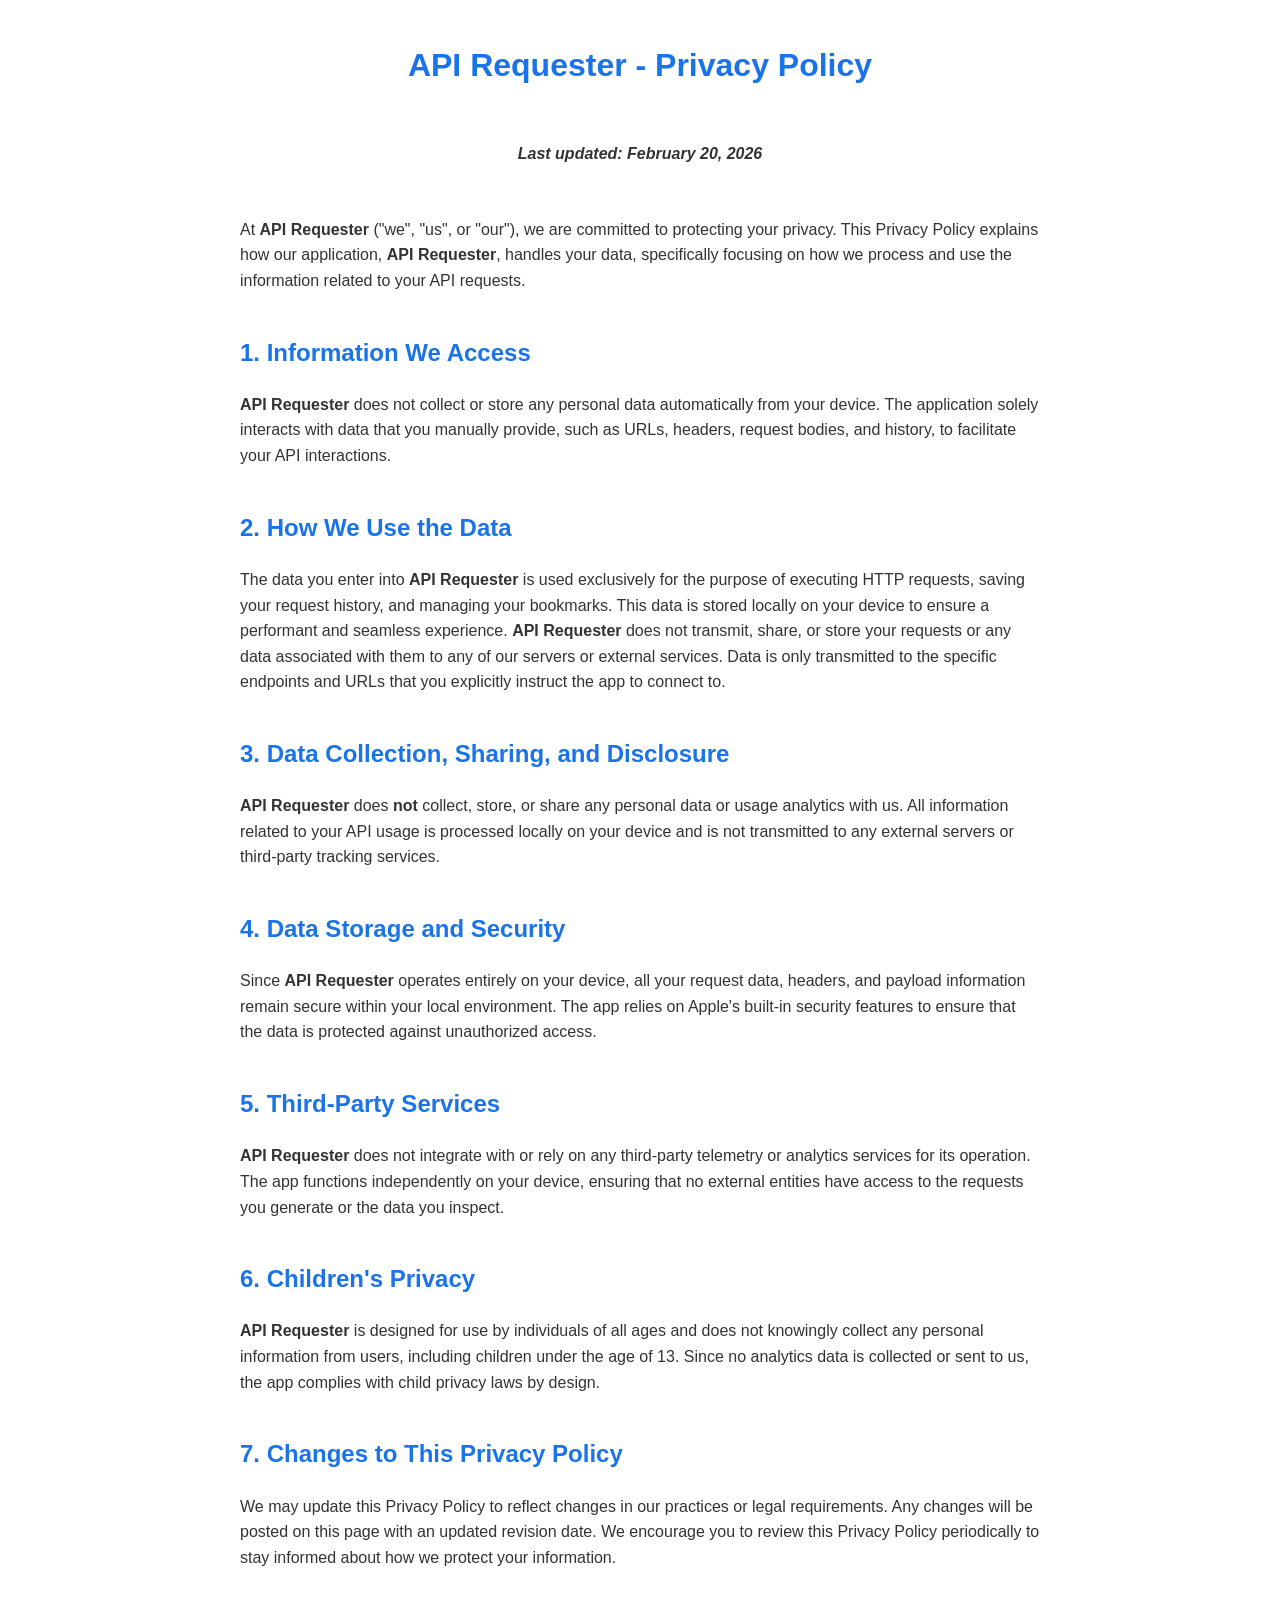
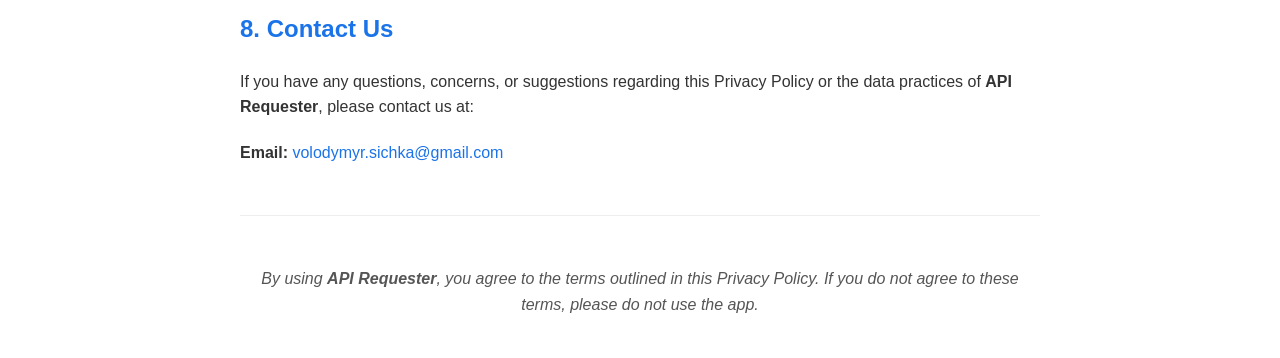
==== privacy-policy.html @ 21ade094 "Init." ====
<!DOCTYPE html>
<html lang="en">

<head>
  <meta charset="UTF-8" />
  <meta name="viewport" content="width=device-width, initial-scale=1.0" />
  <title>API Requester - Privacy Policy</title>
  <style>
    body {
      font-family: Arial, sans-serif;
      max-width: 800px;
      margin: 40px auto;
      padding: 0 40px;
      line-height: 1.6;
      color: #333;
    }

    h1,
    h2 {
      color: #1a73e8;
    }

    h1 {
      text-align: center;
      margin-bottom: 50px;
    }

    h2 {
      margin-top: 40px;
    }

    p {
      margin-bottom: 20px;
    }

    hr {
      margin: 50px 0;
      border: none;
      border-top: 1px solid #eee;
    }

    .last-updated {
      font-style: italic;
      text-align: center;
      margin-bottom: 50px;
    }

    .footer-note {
      font-style: italic;
      text-align: center;
      margin-top: 50px;
      color: #555;
    }

    a {
      color: #1a73e8;
      text-decoration: none;
    }

    a:hover {
      text-decoration: underline;
    }
  </style>
</head>

<body>
  <h1>API Requester - Privacy Policy</h1>

  <p class="last-updated"><strong>Last updated: February 20, 2026</strong></p>

  <p>
    At <strong>API Requester</strong> ("we", "us", or "our"), we are committed to protecting your privacy. This Privacy
    Policy explains how our application, <strong>API Requester</strong>, handles your data, specifically focusing on how
    we process and use the information related to your API requests.
  </p>

  <h2>1. Information We Access</h2>

  <p>
    <strong>API Requester</strong> does not collect or store any personal data automatically from your device. The
    application solely interacts with data that you manually provide, such as URLs, headers, request bodies, and
    history, to facilitate your API interactions.
  </p>

  <h2>2. How We Use the Data</h2>

  <p>
    The data you enter into <strong>API Requester</strong> is used exclusively for the purpose of executing HTTP
    requests, saving your request history, and managing your bookmarks. This data is stored locally on your device to
    ensure a performant and seamless experience. <strong>API Requester</strong> does not transmit, share, or store your
    requests or any data associated with them to any of our servers or external services. Data is only transmitted to
    the specific endpoints and URLs that you explicitly instruct the app to connect to.
  </p>

  <h2>3. Data Collection, Sharing, and Disclosure</h2>

  <p>
    <strong>API Requester</strong> does <strong>not</strong> collect, store, or share any personal data or usage
    analytics with us. All information related to your API usage is processed locally on your device and is not
    transmitted to any external servers or third-party tracking services.
  </p>

  <h2>4. Data Storage and Security</h2>

  <p>
    Since <strong>API Requester</strong> operates entirely on your device, all your request data, headers, and payload
    information remain secure within your local environment. The app relies on Apple's built-in security features to
    ensure that the data is protected against unauthorized access.
  </p>

  <h2>5. Third-Party Services</h2>

  <p>
    <strong>API Requester</strong> does not integrate with or rely on any third-party telemetry or analytics services
    for its operation. The app functions independently on your device, ensuring that no external entities have access to
    the requests you generate or the data you inspect.
  </p>

  <h2>6. Children's Privacy</h2>

  <p>
    <strong>API Requester</strong> is designed for use by individuals of all ages and does not knowingly collect any
    personal information from users, including children under the age of 13. Since no analytics data is collected or
    sent to us, the app complies with child privacy laws by design.
  </p>

  <h2>7. Changes to This Privacy Policy</h2>

  <p>
    We may update this Privacy Policy to reflect changes in our practices or legal requirements. Any changes will be
    posted on this page with an updated revision date. We encourage you to review this Privacy Policy periodically to
    stay informed about how we protect your information.
  </p>

  <h2>8. Contact Us</h2>

  <p>
    If you have any questions, concerns, or suggestions regarding this Privacy Policy or the data practices of
    <strong>API Requester</strong>, please contact us at:
  </p>

  <p>
    <strong>Email:</strong>
    <a href="mailto:volodymyr.sichka@gmail.com">volodymyr.sichka@gmail.com</a>
  </p>

  <hr />

  <p class="footer-note">
    <em>
      By using <strong>API Requester</strong>, you agree to the terms outlined in this Privacy Policy. If you do not
      agree to these terms, please do not use the app.
    </em>
  </p>
</body>

</html>
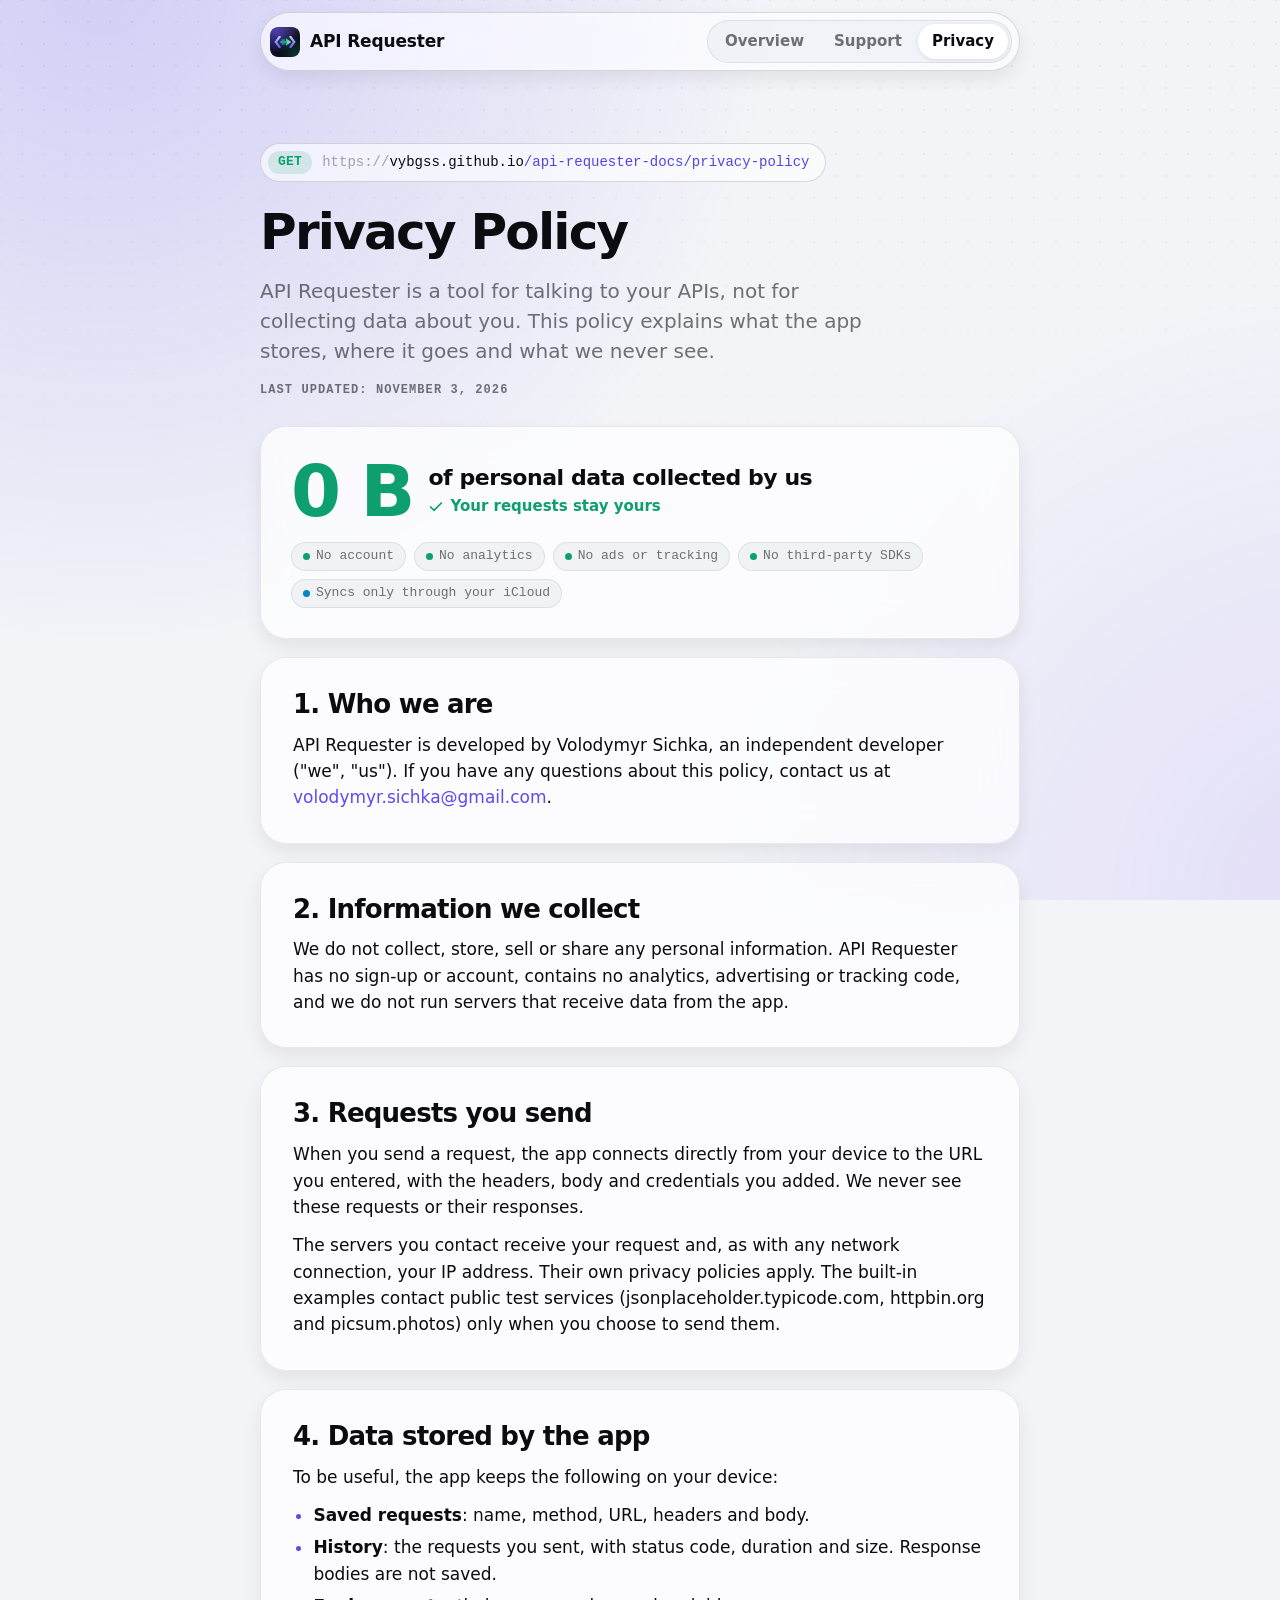
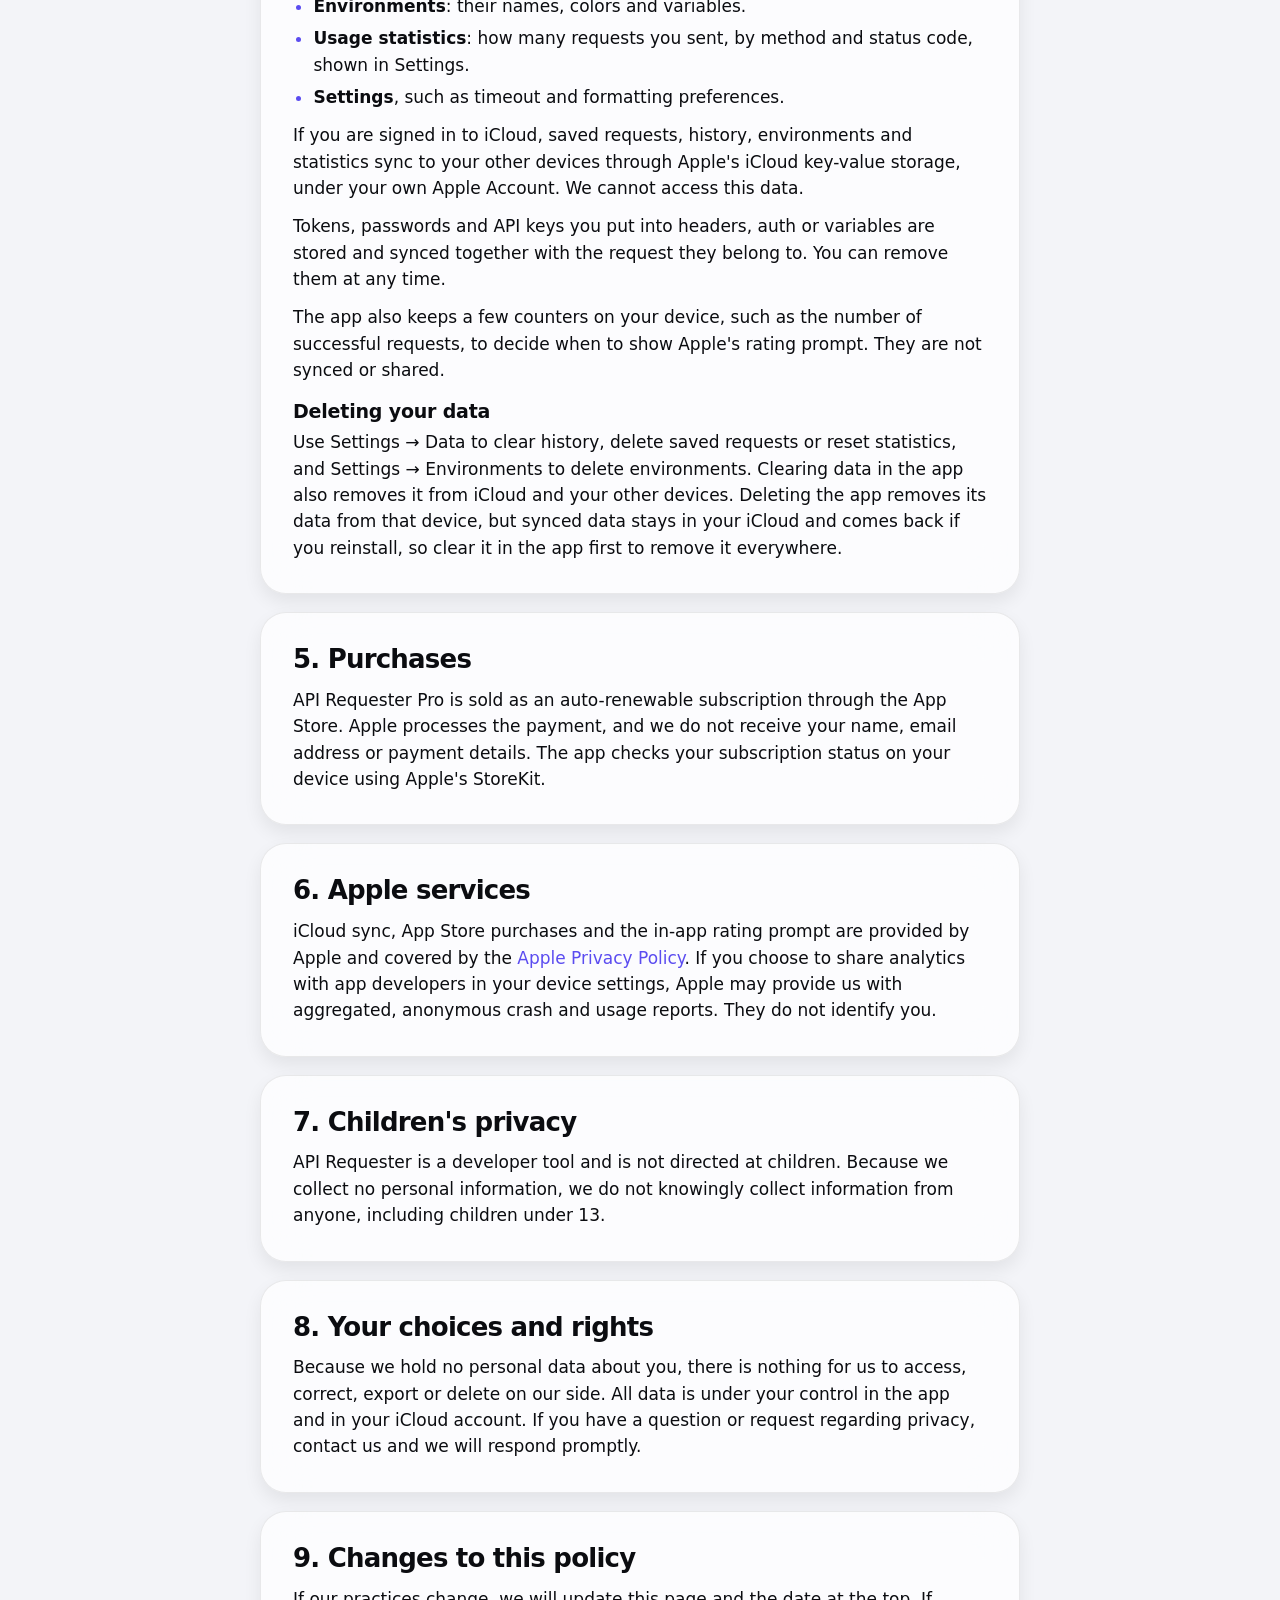
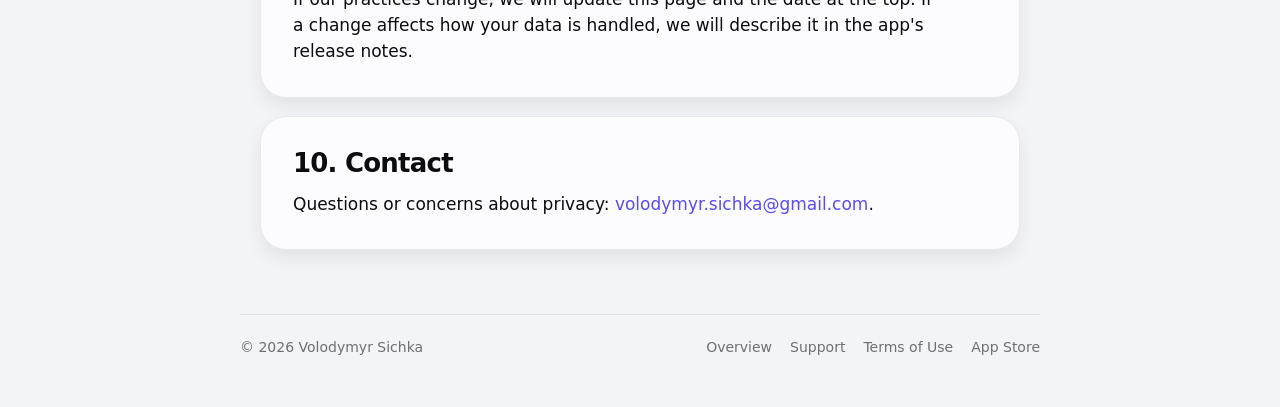
==== commit 6a60a50b: "Redesign the docs site to match the app and add a marketing page - Shared stylesheet built on the ap" ====
--- a/privacy-policy.html
+++ b/privacy-policy.html
@@ -1,157 +1,148 @@
 <!DOCTYPE html>
 <html lang="en">
+<head>
+  <meta charset="utf-8">
+  <meta name="viewport" content="width=device-width, initial-scale=1, viewport-fit=cover">
+  <title>Privacy Policy — API Requester</title>
+  <meta name="description" content="API Requester does not collect personal data. Requests go directly from your device to the servers you choose; saved data stays on your device and in your own iCloud.">
+  <meta name="color-scheme" content="light dark">
+  <meta name="theme-color" content="#F3F4F8" media="(prefers-color-scheme: light)">
+  <meta name="theme-color" content="#08090D" media="(prefers-color-scheme: dark)">
+  <meta name="apple-itunes-app" content="app-id=6759247707">
+  <link rel="canonical" href="https://vybgss.github.io/api-requester-docs/privacy-policy.html">
+  <link rel="icon" href="favicon.ico" sizes="48x48">
+  <link rel="icon" href="assets/favicon-32.png" type="image/png" sizes="32x32">
+  <link rel="apple-touch-icon" href="assets/apple-touch-icon.png">
+  <meta property="og:type" content="website">
+  <meta property="og:site_name" content="API Requester">
+  <meta property="og:title" content="API Requester Privacy Policy">
+  <meta property="og:description" content="No account, no analytics, no tracking. Your requests stay yours.">
+  <meta property="og:url" content="https://vybgss.github.io/api-requester-docs/privacy-policy.html">
+  <meta property="og:image" content="https://vybgss.github.io/api-requester-docs/assets/icon-512.png">
+  <meta name="twitter:card" content="summary">
+  <link rel="stylesheet" href="assets/site.css">
+</head>
+<body class="tint-accent">
+  <a class="skip-link" href="#main">Skip to content</a>
 
-<head>
-  <meta charset="UTF-8" />
-  <meta name="viewport" content="width=device-width, initial-scale=1.0" />
-  <title>API Requester - Privacy Policy</title>
-  <style>
-    body {
-      font-family: Arial, sans-serif;
-      max-width: 800px;
-      margin: 40px auto;
-      padding: 0 40px;
-      line-height: 1.6;
-      color: #333;
-    }
+  <header class="wrap wrap--doc site-nav">
+    <div class="site-nav__bar glass">
+      <a class="brand" href="marketing.html"><img src="assets/icon-192.png" alt="" width="30" height="30"><span>API Requester</span></a>
+      <nav class="segmented" aria-label="Site">
+        <a href="marketing.html">Overview</a>
+        <a href="support.html">Support</a>
+        <a href="privacy-policy.html" aria-current="page">Privacy</a>
+      </nav>
+    </div>
+  </header>
 
-    h1,
-    h2 {
-      color: #1a73e8;
-    }
+  <main id="main" class="wrap wrap--doc">
+    <div class="page-head">
+      <div class="url-bar glass" aria-hidden="true">
+        <span class="method">GET</span>
+        <span class="url-bar__text"><span class="u-dim">https://</span><span class="u-host">vybgss.github.io</span><span class="u-path">/api-requester-docs/privacy-policy</span></span>
+      </div>
+      <h1>Privacy Policy</h1>
+      <p class="lede">API Requester is a tool for talking to your APIs, not for collecting data about you. This policy explains what the app stores, where it goes and what we never see.</p>
+      <p class="meta label">Last updated: November 3, 2026</p>
+    </div>
 
-    h1 {
-      text-align: center;
-      margin-bottom: 50px;
-    }
+    <div class="doc">
+      <section class="surface status-hero" aria-label="Summary">
+        <div class="status-hero__line">
+          <span class="status-hero__code">0&nbsp;B</span>
+          <div>
+            <div class="status-hero__title">of personal data collected by us</div>
+            <div class="status-hero__note">
+              <svg viewBox="0 0 24 24" fill="none" stroke="currentColor" stroke-width="2.6" stroke-linecap="round" stroke-linejoin="round" aria-hidden="true"><path d="M20 6 9 17l-5-5"/></svg>
+              Your requests stay yours
+            </div>
+          </div>
+        </div>
+        <div class="chips">
+          <span class="chip">No account</span>
+          <span class="chip">No analytics</span>
+          <span class="chip">No ads or tracking</span>
+          <span class="chip">No third-party SDKs</span>
+          <span class="chip" style="--chip: var(--info)">Syncs only through your iCloud</span>
+        </div>
+      </section>
 
-    h2 {
-      margin-top: 40px;
-    }
+      <section class="surface doc-card" aria-labelledby="who">
+        <h2 id="who">1. Who we are</h2>
+        <p>API Requester is developed by Volodymyr Sichka, an independent developer ("we", "us"). If you have any questions about this policy, contact us at <a href="mailto:volodymyr.sichka@gmail.com">volodymyr.sichka@gmail.com</a>.</p>
+      </section>
 
-    p {
-      margin-bottom: 20px;
-    }
+      <section class="surface doc-card" aria-labelledby="collect">
+        <h2 id="collect">2. Information we collect</h2>
+        <p>We do not collect, store, sell or share any personal information. API Requester has no sign-up or account, contains no analytics, advertising or tracking code, and we do not run servers that receive data from the app.</p>
+      </section>
 
-    hr {
-      margin: 50px 0;
-      border: none;
-      border-top: 1px solid #eee;
-    }
+      <section class="surface doc-card" aria-labelledby="requests">
+        <h2 id="requests">3. Requests you send</h2>
+        <p>When you send a request, the app connects directly from your device to the URL you entered, with the headers, body and credentials you added. We never see these requests or their responses.</p>
+        <p>The servers you contact receive your request and, as with any network connection, your IP address. Their own privacy policies apply. The built-in examples contact public test services (jsonplaceholder.typicode.com, httpbin.org and picsum.photos) only when you choose to send them.</p>
+      </section>
 
-    .last-updated {
-      font-style: italic;
-      text-align: center;
-      margin-bottom: 50px;
-    }
+      <section class="surface doc-card" aria-labelledby="stored">
+        <h2 id="stored">4. Data stored by the app</h2>
+        <p>To be useful, the app keeps the following on your device:</p>
+        <ul>
+          <li><strong>Saved requests</strong>: name, method, URL, headers and body.</li>
+          <li><strong>History</strong>: the requests you sent, with status code, duration and size. Response bodies are not saved.</li>
+          <li><strong>Environments</strong>: their names, colors and variables.</li>
+          <li><strong>Usage statistics</strong>: how many requests you sent, by method and status code, shown in Settings.</li>
+          <li><strong>Settings</strong>, such as timeout and formatting preferences.</li>
+        </ul>
+        <p>If you are signed in to iCloud, saved requests, history, environments and statistics sync to your other devices through Apple's iCloud key-value storage, under your own Apple Account. We cannot access this data.</p>
+        <p>Tokens, passwords and API keys you put into headers, auth or variables are stored and synced together with the request they belong to. You can remove them at any time.</p>
+        <p>The app also keeps a few counters on your device, such as the number of successful requests, to decide when to show Apple's rating prompt. They are not synced or shared.</p>
+        <h3>Deleting your data</h3>
+        <p>Use Settings → Data to clear history, delete saved requests or reset statistics, and Settings → Environments to delete environments. Clearing data in the app also removes it from iCloud and your other devices. Deleting the app removes its data from that device, but synced data stays in your iCloud and comes back if you reinstall, so clear it in the app first to remove it everywhere.</p>
+      </section>
 
-    .footer-note {
-      font-style: italic;
-      text-align: center;
-      margin-top: 50px;
-      color: #555;
-    }
+      <section class="surface doc-card" aria-labelledby="purchases">
+        <h2 id="purchases">5. Purchases</h2>
+        <p>API Requester Pro is sold as an auto-renewable subscription through the App Store. Apple processes the payment, and we do not receive your name, email address or payment details. The app checks your subscription status on your device using Apple's StoreKit.</p>
+      </section>
 
-    a {
-      color: #1a73e8;
-      text-decoration: none;
-    }
+      <section class="surface doc-card" aria-labelledby="apple">
+        <h2 id="apple">6. Apple services</h2>
+        <p>iCloud sync, App Store purchases and the in-app rating prompt are provided by Apple and covered by the <a href="https://www.apple.com/legal/privacy/">Apple Privacy Policy</a>. If you choose to share analytics with app developers in your device settings, Apple may provide us with aggregated, anonymous crash and usage reports. They do not identify you.</p>
+      </section>
 
-    a:hover {
-      text-decoration: underline;
-    }
-  </style>
-</head>
+      <section class="surface doc-card" aria-labelledby="children">
+        <h2 id="children">7. Children's privacy</h2>
+        <p>API Requester is a developer tool and is not directed at children. Because we collect no personal information, we do not knowingly collect information from anyone, including children under 13.</p>
+      </section>
 
-<body>
-  <h1>API Requester - Privacy Policy</h1>
+      <section class="surface doc-card" aria-labelledby="rights">
+        <h2 id="rights">8. Your choices and rights</h2>
+        <p>Because we hold no personal data about you, there is nothing for us to access, correct, export or delete on our side. All data is under your control in the app and in your iCloud account. If you have a question or request regarding privacy, contact us and we will respond promptly.</p>
+      </section>
 
-  <p class="last-updated"><strong>Last updated: February 20, 2026</strong></p>
+      <section class="surface doc-card" aria-labelledby="changes">
+        <h2 id="changes">9. Changes to this policy</h2>
+        <p>If our practices change, we will update this page and the date at the top. If a change affects how your data is handled, we will describe it in the app's release notes.</p>
+      </section>
 
-  <p>
-    At <strong>API Requester</strong> ("we", "us", or "our"), we are committed to protecting your privacy. This Privacy
-    Policy explains how our application, <strong>API Requester</strong>, handles your data, specifically focusing on how
-    we process and use the information related to your API requests.
-  </p>
+      <section class="surface doc-card" aria-labelledby="contact">
+        <h2 id="contact">10. Contact</h2>
+        <p>Questions or concerns about privacy: <a href="mailto:volodymyr.sichka@gmail.com?subject=API%20Requester%20privacy">volodymyr.sichka@gmail.com</a>.</p>
+      </section>
+    </div>
+  </main>
 
-  <h2>1. Information We Access</h2>
-
-  <p>
-    <strong>API Requester</strong> does not collect or store any personal data automatically from your device. The
-    application solely interacts with data that you manually provide, such as URLs, headers, request bodies, and
-    history, to facilitate your API interactions.
-  </p>
-
-  <h2>2. How We Use the Data</h2>
-
-  <p>
-    The data you enter into <strong>API Requester</strong> is used exclusively for the purpose of executing HTTP
-    requests, saving your request history, and managing your bookmarks. This data is stored locally on your device to
-    ensure a performant and seamless experience. <strong>API Requester</strong> does not transmit, share, or store your
-    requests or any data associated with them to any of our servers or external services. Data is only transmitted to
-    the specific endpoints and URLs that you explicitly instruct the app to connect to.
-  </p>
-
-  <h2>3. Data Collection, Sharing, and Disclosure</h2>
-
-  <p>
-    <strong>API Requester</strong> does <strong>not</strong> collect, store, or share any personal data or usage
-    analytics with us. All information related to your API usage is processed locally on your device and is not
-    transmitted to any external servers or third-party tracking services.
-  </p>
-
-  <h2>4. Data Storage and Security</h2>
-
-  <p>
-    Since <strong>API Requester</strong> operates entirely on your device, all your request data, headers, and payload
-    information remain secure within your local environment. The app relies on Apple's built-in security features to
-    ensure that the data is protected against unauthorized access.
-  </p>
-
-  <h2>5. Third-Party Services</h2>
-
-  <p>
-    <strong>API Requester</strong> does not integrate with or rely on any third-party telemetry or analytics services
-    for its operation. The app functions independently on your device, ensuring that no external entities have access to
-    the requests you generate or the data you inspect.
-  </p>
-
-  <h2>6. Children's Privacy</h2>
-
-  <p>
-    <strong>API Requester</strong> is designed for use by individuals of all ages and does not knowingly collect any
-    personal information from users, including children under the age of 13. Since no analytics data is collected or
-    sent to us, the app complies with child privacy laws by design.
-  </p>
-
-  <h2>7. Changes to This Privacy Policy</h2>
-
-  <p>
-    We may update this Privacy Policy to reflect changes in our practices or legal requirements. Any changes will be
-    posted on this page with an updated revision date. We encourage you to review this Privacy Policy periodically to
-    stay informed about how we protect your information.
-  </p>
-
-  <h2>8. Contact Us</h2>
-
-  <p>
-    If you have any questions, concerns, or suggestions regarding this Privacy Policy or the data practices of
-    <strong>API Requester</strong>, please contact us at:
-  </p>
-
-  <p>
-    <strong>Email:</strong>
-    <a href="mailto:volodymyr.sichka@gmail.com">volodymyr.sichka@gmail.com</a>
-  </p>
-
-  <hr />
-
-  <p class="footer-note">
-    <em>
-      By using <strong>API Requester</strong>, you agree to the terms outlined in this Privacy Policy. If you do not
-      agree to these terms, please do not use the app.
-    </em>
-  </p>
+  <footer class="wrap wrap--doc site-footer">
+    <div class="site-footer__row">
+      <span>© 2026 Volodymyr Sichka</span>
+      <nav aria-label="Footer">
+        <a href="marketing.html">Overview</a>
+        <a href="support.html">Support</a>
+        <a href="https://www.apple.com/legal/internet-services/itunes/dev/stdeula/">Terms of Use</a>
+        <a href="https://apps.apple.com/app/id6759247707">App Store</a>
+      </nav>
+    </div>
+  </footer>
 </body>
-
-</html>+</html>
--- a/assets/site.css
+++ b/assets/site.css
@@ -0,0 +1,1247 @@
+/*
+ * API Requester — shared styles for the marketing, support and privacy pages.
+ * Tokens mirror the app's Theme.swift: ambient glow over a dot grid, frosted
+ * surfaces, monospaced labels and HTTP-method colors, in light and dark.
+ */
+
+:root {
+  color-scheme: light dark;
+
+  --accent: #5b4cf0;
+  --glow: #7c5cff;
+  --canvas: #f3f4f8;
+  --surface: #ffffff;
+  --surface-sunken: #eef0f5;
+  --pill-selected: #ffffff;
+
+  --text: #0b0c10;
+  --text-secondary: rgba(60, 60, 67, 0.72);
+  --text-tertiary: rgba(60, 60, 67, 0.45);
+  --stroke: rgba(0, 0, 0, 0.08);
+  --stroke-strong: rgba(0, 0, 0, 0.14);
+  --dot: rgba(0, 0, 0, 0.07);
+
+  --success: #0e9f6e;
+  --info: #0284c7;
+  --warning: #d97706;
+  --danger: #e11d48;
+  --neutral: #64748b;
+
+  --get: #0e9f6e;
+  --post: #2563eb;
+  --put: #d97706;
+  --delete: #e11d48;
+  --patch: #9333ea;
+
+  --hl-path: #4f46e5;
+  --hl-query: #c2410c;
+  --hl-value: #0f766e;
+  --hl-variable: #5b4cf0;
+
+  /* Per-page glow tint, like the app's method-tinted background. */
+  --tint: var(--accent);
+  --tint-strength: 22%;
+  --glow-strength: 14%;
+  --dots-opacity: 0.8;
+
+  --r-lg: 26px;
+  --r: 18px;
+  --r-sm: 12px;
+  --shadow: 0 8px 18px rgba(0, 0, 0, 0.07);
+  --shadow-lift: 0 24px 60px rgba(17, 12, 60, 0.18);
+
+  --font: -apple-system, BlinkMacSystemFont, "SF Pro Text", system-ui, "Segoe UI", Roboto, "Helvetica Neue", Arial, sans-serif;
+  --font-display: -apple-system, BlinkMacSystemFont, "SF Pro Display", system-ui, "Segoe UI", Roboto, "Helvetica Neue", Arial, sans-serif;
+  --mono: ui-monospace, "SF Mono", SFMono-Regular, Menlo, Consolas, "Liberation Mono", monospace;
+
+  --gutter: 20px;
+}
+
+@media (prefers-color-scheme: dark) {
+  :root {
+    --accent: #8f86ff;
+    --glow: #5b4cf0;
+    --canvas: #08090d;
+    --surface: #14151c;
+    --surface-sunken: #0e0f14;
+    --pill-selected: #2e3040;
+
+    --text: #f5f5f7;
+    --text-secondary: rgba(235, 235, 245, 0.68);
+    --text-tertiary: rgba(235, 235, 245, 0.4);
+    --stroke: rgba(255, 255, 255, 0.08);
+    --stroke-strong: rgba(255, 255, 255, 0.14);
+    --dot: rgba(255, 255, 255, 0.07);
+
+    --success: #34d399;
+    --info: #38bdf8;
+    --warning: #fbbf24;
+    --danger: #fb7185;
+    --neutral: #94a3b8;
+
+    --get: #34d399;
+    --post: #60a5fa;
+    --put: #fbbf24;
+    --delete: #fb7185;
+    --patch: #c084fc;
+
+    --hl-path: #a5b4fc;
+    --hl-query: #fdba74;
+    --hl-value: #5eead4;
+    --hl-variable: #a5a0ff;
+
+    --tint-strength: 34%;
+    --glow-strength: 22%;
+    --dots-opacity: 0.55;
+
+    --shadow: 0 8px 24px rgba(0, 0, 0, 0.45);
+    --shadow-lift: 0 30px 70px rgba(0, 0, 0, 0.55);
+  }
+}
+
+.tint-get { --tint: var(--get); }
+.tint-post { --tint: var(--post); }
+.tint-accent { --tint: var(--accent); }
+
+/* ---------- Base ---------- */
+
+*,
+*::before,
+*::after {
+  box-sizing: border-box;
+}
+
+html {
+  -webkit-text-size-adjust: 100%;
+  text-size-adjust: 100%;
+  scroll-behavior: smooth;
+}
+
+body {
+  margin: 0;
+  min-height: 100vh;
+  background: var(--canvas);
+  color: var(--text);
+  font: 17px/1.55 var(--font);
+  -webkit-font-smoothing: antialiased;
+  -moz-osx-font-smoothing: grayscale;
+  overflow-x: hidden;
+}
+
+/* Ambient glow: method tint from the top-left, brand glow from the bottom-right. */
+body::before {
+  content: "";
+  position: fixed;
+  inset: 0;
+  z-index: -2;
+  pointer-events: none;
+  background:
+    radial-gradient(75vmax circle at 8% -2%, color-mix(in srgb, var(--tint) var(--tint-strength), transparent), transparent 70%),
+    radial-gradient(70vmax circle at 105% 100%, color-mix(in srgb, var(--glow) var(--glow-strength), transparent), transparent 70%);
+}
+
+/* Faint dot grid that fades out towards the bottom. */
+body::after {
+  content: "";
+  position: fixed;
+  inset: 0;
+  z-index: -1;
+  pointer-events: none;
+  opacity: var(--dots-opacity);
+  background-image: radial-gradient(circle, var(--dot) 0.9px, transparent 1.2px);
+  background-size: 22px 22px;
+  background-position: 11px 11px;
+  -webkit-mask-image: linear-gradient(to bottom, #000, rgba(0, 0, 0, 0.15) 50%, transparent);
+  mask-image: linear-gradient(to bottom, #000, rgba(0, 0, 0, 0.15) 50%, transparent);
+}
+
+img {
+  max-width: 100%;
+  height: auto;
+  display: block;
+}
+
+a {
+  color: var(--accent);
+  text-decoration: none;
+  text-underline-offset: 3px;
+}
+
+a:hover {
+  text-decoration: underline;
+}
+
+:focus-visible {
+  outline: 3px solid color-mix(in srgb, var(--accent) 55%, transparent);
+  outline-offset: 2px;
+  border-radius: 8px;
+}
+
+h1,
+h2,
+h3 {
+  font-family: var(--font-display);
+  line-height: 1.15;
+  letter-spacing: -0.02em;
+  margin: 0;
+  text-wrap: balance;
+}
+
+h1 {
+  font-size: clamp(34px, 6vw, 56px);
+  font-weight: 800;
+  letter-spacing: -0.035em;
+}
+
+h2 {
+  font-size: clamp(26px, 4vw, 38px);
+  font-weight: 750;
+  letter-spacing: -0.03em;
+}
+
+h3 {
+  font-size: 19px;
+  font-weight: 650;
+  letter-spacing: -0.01em;
+}
+
+p {
+  margin: 0;
+  text-wrap: pretty;
+}
+
+code,
+kbd {
+  font-family: var(--mono);
+  font-size: 0.86em;
+}
+
+code {
+  padding: 0.12em 0.4em;
+  border-radius: 6px;
+  background: var(--surface-sunken);
+  border: 1px solid var(--stroke);
+  white-space: nowrap;
+}
+
+kbd {
+  display: inline-block;
+  min-width: 1.9em;
+  padding: 0.12em 0.45em;
+  border-radius: 7px;
+  background: var(--surface);
+  border: 1px solid var(--stroke-strong);
+  box-shadow: 0 1px 0 var(--stroke-strong);
+  text-align: center;
+  font-weight: 600;
+}
+
+.wrap {
+  width: 100%;
+  max-width: 1120px;
+  margin: 0 auto;
+  padding: 0 var(--gutter);
+}
+
+.wrap--doc {
+  max-width: 800px;
+}
+
+.skip-link {
+  position: absolute;
+  left: -9999px;
+  top: 12px;
+  z-index: 100;
+  padding: 8px 14px;
+  border-radius: 999px;
+  background: var(--accent);
+  color: #fff;
+}
+
+.skip-link:focus {
+  left: 12px;
+}
+
+/* ---------- Surfaces ---------- */
+
+.surface {
+  position: relative;
+  background: color-mix(in srgb, var(--surface) 72%, transparent);
+  -webkit-backdrop-filter: blur(24px) saturate(160%);
+  backdrop-filter: blur(24px) saturate(160%);
+  border: 1px solid var(--stroke);
+  border-radius: var(--r-lg);
+  box-shadow: var(--shadow);
+}
+
+.glass {
+  background: color-mix(in srgb, var(--surface) 62%, transparent);
+  -webkit-backdrop-filter: blur(20px) saturate(180%);
+  backdrop-filter: blur(20px) saturate(180%);
+  border: 1px solid var(--stroke-strong);
+}
+
+/* Small uppercase monospaced label, like the app's SectionLabel. */
+.label {
+  font: 600 12px/1.4 var(--mono);
+  letter-spacing: 0.09em;
+  text-transform: uppercase;
+  color: var(--text-secondary);
+}
+
+.muted {
+  color: var(--text-secondary);
+}
+
+/* ---------- Navigation ---------- */
+
+.site-nav {
+  position: sticky;
+  top: 12px;
+  z-index: 50;
+  margin-top: 12px;
+}
+
+.site-nav__bar {
+  display: flex;
+  align-items: center;
+  justify-content: space-between;
+  gap: 12px;
+  padding: 7px 7px 7px 9px;
+  border-radius: 999px;
+  box-shadow: var(--shadow);
+}
+
+.brand {
+  display: inline-flex;
+  align-items: center;
+  gap: 10px;
+  color: var(--text);
+  font-weight: 650;
+  letter-spacing: -0.01em;
+  white-space: nowrap;
+}
+
+.brand:hover {
+  text-decoration: none;
+}
+
+.brand img {
+  width: 30px;
+  height: 30px;
+  border-radius: 8px;
+}
+
+/* Segmented control, like the app's Request / Response switcher. */
+.segmented {
+  display: inline-flex;
+  gap: 2px;
+  padding: 3px;
+  border-radius: 999px;
+  background: color-mix(in srgb, var(--surface-sunken) 80%, transparent);
+  border: 1px solid var(--stroke);
+}
+
+.segmented a {
+  padding: 6px 14px;
+  border-radius: 999px;
+  color: var(--text-secondary);
+  font-size: 15px;
+  font-weight: 550;
+  white-space: nowrap;
+}
+
+.segmented a:hover {
+  color: var(--text);
+  text-decoration: none;
+}
+
+.segmented a[aria-current="page"] {
+  background: var(--pill-selected);
+  color: var(--text);
+  box-shadow: 0 1px 4px rgba(0, 0, 0, 0.1);
+}
+
+/* ---------- Method pills, URL bar, chips ---------- */
+
+.method {
+  --m: var(--get);
+  display: inline-flex;
+  align-items: center;
+  padding: 3px 10px;
+  border-radius: 999px;
+  font: 700 13px/1.3 var(--mono);
+  letter-spacing: 0.02em;
+  color: var(--m);
+  background: color-mix(in srgb, var(--m) 15%, transparent);
+}
+
+.method--post { --m: var(--post); }
+.method--put { --m: var(--put); }
+.method--patch { --m: var(--patch); }
+.method--delete { --m: var(--delete); }
+
+.url-bar {
+  display: inline-flex;
+  align-items: center;
+  gap: 10px;
+  max-width: 100%;
+  padding: 7px 16px 7px 7px;
+  border-radius: 999px;
+  font: 500 14px/1.4 var(--mono);
+  overflow: hidden;
+}
+
+.url-bar__text {
+  overflow: hidden;
+  text-overflow: ellipsis;
+  white-space: nowrap;
+  min-width: 0;
+}
+
+.u-dim { color: var(--text-tertiary); }
+.u-host { color: var(--text); }
+.u-path { color: var(--hl-path); }
+.u-query { color: var(--hl-query); }
+.u-value { color: var(--hl-value); }
+.u-var { color: var(--hl-variable); background: color-mix(in srgb, var(--hl-variable) 14%, transparent); border-radius: 5px; padding: 0 2px; }
+
+.chips {
+  display: flex;
+  flex-wrap: wrap;
+  gap: 8px;
+}
+
+.chip {
+  display: inline-flex;
+  align-items: center;
+  gap: 6px;
+  padding: 5px 11px;
+  border-radius: 999px;
+  background: color-mix(in srgb, var(--surface-sunken) 85%, transparent);
+  border: 1px solid var(--stroke);
+  color: var(--text-secondary);
+  font: 500 13px/1.3 var(--mono);
+  white-space: nowrap;
+}
+
+.chip::before {
+  content: "";
+  width: 7px;
+  height: 7px;
+  border-radius: 50%;
+  background: var(--chip, var(--success));
+}
+
+.chip--plain::before {
+  display: none;
+}
+
+/* ---------- Buttons ---------- */
+
+.btn {
+  display: inline-flex;
+  align-items: center;
+  justify-content: center;
+  gap: 9px;
+  min-height: 48px;
+  padding: 0 22px;
+  border-radius: 999px;
+  font-size: 16px;
+  font-weight: 650;
+  letter-spacing: -0.01em;
+  white-space: nowrap;
+  transition: transform 0.15s ease, box-shadow 0.2s ease, background 0.2s ease;
+}
+
+.btn:hover {
+  text-decoration: none;
+  transform: translateY(-1px);
+}
+
+.btn:active {
+  transform: scale(0.98);
+}
+
+.btn--primary {
+  color: #fff;
+  background: linear-gradient(180deg, color-mix(in srgb, var(--accent) 88%, #fff), var(--accent));
+  box-shadow: 0 8px 22px color-mix(in srgb, var(--accent) 38%, transparent), inset 0 1px 0 rgba(255, 255, 255, 0.25);
+}
+
+@media (prefers-color-scheme: dark) {
+  .btn--primary {
+    color: #0b0a1f;
+  }
+}
+
+.btn--glass {
+  color: var(--text);
+  box-shadow: var(--shadow);
+}
+
+.btn svg {
+  width: 18px;
+  height: 18px;
+  flex: none;
+}
+
+/* ---------- Document pages (support, privacy) ---------- */
+
+.page-head {
+  padding: clamp(40px, 8vw, 72px) 0 28px;
+}
+
+.page-head .url-bar {
+  margin-bottom: 22px;
+}
+
+.page-head h1 {
+  font-size: clamp(34px, 6vw, 50px);
+}
+
+.lede {
+  margin-top: 14px;
+  font-size: clamp(18px, 2.2vw, 20px);
+  line-height: 1.5;
+  color: var(--text-secondary);
+  max-width: 640px;
+}
+
+.meta {
+  margin-top: 16px;
+}
+
+.doc {
+  display: grid;
+  gap: 18px;
+  padding-bottom: 24px;
+}
+
+.doc-card {
+  padding: clamp(22px, 4vw, 32px);
+}
+
+.doc-card h2 {
+  font-size: clamp(22px, 3vw, 26px);
+  margin-bottom: 12px;
+}
+
+.doc-card h3 {
+  margin: 18px 0 6px;
+}
+
+.doc-card p + p,
+.doc-card p + ul,
+.doc-card ul + p {
+  margin-top: 12px;
+}
+
+.doc-card ul {
+  margin: 10px 0 0;
+  padding-left: 1.2em;
+}
+
+.doc-card li + li {
+  margin-top: 6px;
+}
+
+.doc-card li::marker {
+  color: var(--accent);
+}
+
+/* Response-style summary: big status line plus chips. */
+.status-hero {
+  display: grid;
+  gap: 16px;
+  padding: clamp(22px, 4vw, 30px);
+}
+
+.status-hero__line {
+  display: flex;
+  align-items: center;
+  gap: 16px;
+  flex-wrap: wrap;
+}
+
+.status-hero__code {
+  font: 800 clamp(52px, 9vw, 72px)/0.95 var(--font-display);
+  letter-spacing: -0.04em;
+  color: var(--success);
+}
+
+.status-hero__title {
+  font-size: 22px;
+  font-weight: 700;
+  letter-spacing: -0.02em;
+}
+
+.status-hero__note {
+  display: inline-flex;
+  align-items: center;
+  gap: 6px;
+  color: var(--success);
+  font-weight: 600;
+  font-size: 15px;
+}
+
+.status-hero__note svg {
+  width: 16px;
+  height: 16px;
+}
+
+/* FAQ groups built on <details>, styled as grouped settings rows. */
+.faq-group + .faq-group {
+  margin-top: 26px;
+}
+
+.faq-group > .label {
+  display: block;
+  margin: 0 6px 10px;
+}
+
+.faq {
+  overflow: hidden;
+  padding: 0;
+}
+
+.faq details + details {
+  border-top: 1px solid var(--stroke);
+}
+
+.faq summary {
+  display: flex;
+  align-items: center;
+  justify-content: space-between;
+  gap: 16px;
+  padding: 17px 22px;
+  cursor: pointer;
+  list-style: none;
+  font-weight: 600;
+  letter-spacing: -0.01em;
+}
+
+.faq summary::-webkit-details-marker {
+  display: none;
+}
+
+.faq summary::after {
+  content: "";
+  flex: none;
+  width: 9px;
+  height: 9px;
+  border-right: 2px solid var(--text-tertiary);
+  border-bottom: 2px solid var(--text-tertiary);
+  transform: rotate(45deg) translate(-2px, -2px);
+  transition: transform 0.2s ease;
+}
+
+.faq details[open] summary::after {
+  transform: rotate(225deg) translate(-2px, -2px);
+}
+
+.faq summary:hover {
+  background: color-mix(in srgb, var(--accent) 5%, transparent);
+}
+
+.faq .answer {
+  padding: 0 22px 20px;
+  color: var(--text-secondary);
+}
+
+.faq .answer p + p,
+.faq .answer p + ul,
+.faq .answer ul + p {
+  margin-top: 10px;
+}
+
+.faq .answer ul {
+  margin: 8px 0 0;
+  padding-left: 1.2em;
+}
+
+.faq .answer li + li {
+  margin-top: 4px;
+}
+
+.faq .answer strong {
+  color: var(--text);
+  font-weight: 600;
+}
+
+.contact {
+  display: flex;
+  align-items: center;
+  justify-content: space-between;
+  gap: 20px;
+  flex-wrap: wrap;
+  padding: clamp(22px, 4vw, 30px);
+}
+
+.contact h2 {
+  font-size: 24px;
+  margin-bottom: 6px;
+}
+
+/* Two-column table (Core vs Pro, shortcuts). */
+.table {
+  width: 100%;
+  border-collapse: collapse;
+  font-size: 16px;
+}
+
+.table th,
+.table td {
+  padding: 12px 14px;
+  text-align: left;
+  border-bottom: 1px solid var(--stroke);
+}
+
+.table tr:last-child td {
+  border-bottom: none;
+}
+
+.table th {
+  font: 600 12px/1.4 var(--mono);
+  letter-spacing: 0.09em;
+  text-transform: uppercase;
+  color: var(--text-secondary);
+}
+
+.table .num {
+  text-align: center;
+  font-family: var(--mono);
+  font-weight: 600;
+  width: 22%;
+}
+
+.table .yes {
+  color: var(--success);
+}
+
+.table .no {
+  color: var(--text-tertiary);
+}
+
+/* The mono ∞ is tiny; the text face draws it at a readable size. */
+.table .pro {
+  color: var(--accent);
+  font-family: var(--font);
+  font-size: 22px;
+  line-height: 1;
+}
+
+/* ---------- Footer ---------- */
+
+.site-footer {
+  padding: 40px 0 48px;
+  color: var(--text-secondary);
+  font-size: 14px;
+}
+
+.site-footer__row {
+  display: flex;
+  align-items: center;
+  justify-content: space-between;
+  gap: 16px;
+  flex-wrap: wrap;
+  padding-top: 22px;
+  border-top: 1px solid var(--stroke);
+}
+
+.site-footer nav {
+  display: flex;
+  gap: 18px;
+  flex-wrap: wrap;
+}
+
+.site-footer a {
+  color: var(--text-secondary);
+}
+
+.site-footer a:hover {
+  color: var(--text);
+}
+
+/* ---------- Marketing page ---------- */
+
+.hero {
+  display: grid;
+  grid-template-columns: minmax(0, 1.05fr) minmax(0, 0.95fr);
+  align-items: center;
+  gap: 40px;
+  padding: clamp(40px, 7vw, 84px) 0 clamp(36px, 6vw, 64px);
+}
+
+.hero__icon {
+  width: 84px;
+  height: 84px;
+  border-radius: 20px;
+  box-shadow: 0 14px 34px color-mix(in srgb, var(--glow) 40%, transparent);
+  margin-bottom: 26px;
+}
+
+.hero h1 em,
+.section-head h2 em {
+  font-style: normal;
+  background: linear-gradient(100deg, var(--accent), var(--get) 120%);
+  -webkit-background-clip: text;
+  background-clip: text;
+  color: transparent;
+}
+
+.hero .lede {
+  font-size: clamp(19px, 2.4vw, 22px);
+}
+
+.hero__actions {
+  display: flex;
+  flex-wrap: wrap;
+  gap: 12px;
+  margin-top: 30px;
+}
+
+.hero__meta {
+  margin-top: 18px;
+  font-size: 14px;
+  color: var(--text-tertiary);
+}
+
+/* Two overlapping phones. */
+.phones {
+  position: relative;
+  height: clamp(460px, 52vw, 600px);
+}
+
+.phone {
+  position: absolute;
+  width: clamp(220px, 23vw, 270px);
+  aspect-ratio: 1206 / 2622;
+  padding: 9px;
+  border-radius: 46px;
+  background: linear-gradient(145deg, #2a2b33, #0c0d12);
+  box-shadow: var(--shadow-lift), inset 0 0 0 1.5px rgba(255, 255, 255, 0.12);
+}
+
+.phone img {
+  width: 100%;
+  height: 100%;
+  border-radius: 38px;
+  object-fit: cover;
+}
+
+.phones .phone:first-child {
+  right: 4%;
+  top: 0;
+  transform: rotate(4deg);
+}
+
+.phones .phone:last-child {
+  left: 6%;
+  top: 9%;
+  transform: rotate(-5deg);
+}
+
+.stats {
+  display: flex;
+  flex-wrap: wrap;
+  justify-content: center;
+  gap: 10px;
+  padding: 18px;
+  border-radius: 999px;
+  margin: 0 auto;
+  width: fit-content;
+  max-width: 100%;
+}
+
+.section {
+  padding: clamp(56px, 9vw, 104px) 0 0;
+}
+
+.section-head {
+  max-width: 680px;
+  margin-bottom: 34px;
+}
+
+.section-head .label {
+  display: block;
+  margin-bottom: 12px;
+}
+
+.section-head p {
+  margin-top: 14px;
+  font-size: 19px;
+  color: var(--text-secondary);
+}
+
+/* Horizontal screenshot gallery with scroll snapping. */
+.gallery {
+  display: grid;
+  grid-auto-flow: column;
+  grid-auto-columns: clamp(250px, 27vw, 300px);
+  gap: 18px;
+  overflow-x: auto;
+  scroll-snap-type: x mandatory;
+  scroll-padding: 0 var(--gutter);
+  padding: 6px var(--gutter) 28px;
+  margin: 0 calc(-1 * var(--gutter));
+  scrollbar-width: thin;
+}
+
+.shot {
+  --c: var(--accent);
+  scroll-snap-align: start;
+  display: grid;
+  grid-template-rows: auto 1fr;
+  gap: 18px;
+  padding: 22px 22px 0;
+  overflow: hidden;
+  background:
+    radial-gradient(120% 70% at 0% 0%, color-mix(in srgb, var(--c) 20%, transparent), transparent 70%),
+    color-mix(in srgb, var(--surface) 72%, transparent);
+}
+
+.shot h3 {
+  font-size: 21px;
+}
+
+.shot h3 em {
+  font-style: normal;
+  color: var(--c);
+}
+
+.shot p {
+  margin-top: 6px;
+  font-size: 15px;
+  color: var(--text-secondary);
+}
+
+.shot__screen {
+  align-self: end;
+  margin: 0 6px;
+  border-radius: 30px 30px 0 0;
+  border: 7px solid #111217;
+  border-bottom: none;
+  overflow: hidden;
+  aspect-ratio: 1206 / 1900;
+  box-shadow: 0 -2px 30px rgba(0, 0, 0, 0.12);
+}
+
+.shot__screen img {
+  width: 100%;
+  object-fit: cover;
+  object-position: top;
+}
+
+.c-blue { --c: var(--post); }
+.c-lavender { --c: var(--accent); }
+.c-pink { --c: #ec4899; }
+.c-teal { --c: #14b8a6; }
+.c-green { --c: var(--get); }
+.c-orange { --c: #f97316; }
+
+/* Feature cards. */
+.features {
+  display: grid;
+  grid-template-columns: repeat(2, minmax(0, 1fr));
+  gap: 18px;
+}
+
+.feature {
+  padding: clamp(22px, 3vw, 30px);
+}
+
+.feature__head {
+  display: flex;
+  align-items: center;
+  gap: 12px;
+  margin-bottom: 14px;
+}
+
+.feature__icon {
+  --c: var(--accent);
+  display: grid;
+  place-items: center;
+  width: 40px;
+  height: 40px;
+  border-radius: 12px;
+  color: var(--c);
+  background: color-mix(in srgb, var(--c) 15%, transparent);
+}
+
+.feature__icon svg {
+  width: 21px;
+  height: 21px;
+}
+
+.feature ul {
+  list-style: none;
+  margin: 0;
+  padding: 0;
+  display: grid;
+  gap: 9px;
+  color: var(--text-secondary);
+  font-size: 16px;
+}
+
+.feature li {
+  position: relative;
+  padding-left: 20px;
+}
+
+.feature li::before {
+  content: "";
+  position: absolute;
+  left: 2px;
+  top: 0.62em;
+  width: 7px;
+  height: 7px;
+  border-radius: 50%;
+  background: var(--c, var(--accent));
+  opacity: 0.85;
+}
+
+/* Every device. */
+.devices {
+  display: grid;
+  grid-template-columns: minmax(0, 0.9fr) minmax(0, 1.1fr);
+  align-items: center;
+  gap: clamp(28px, 5vw, 56px);
+}
+
+.tablet {
+  padding: 10px;
+  border-radius: 34px;
+  background: linear-gradient(145deg, #2a2b33, #0c0d12);
+  box-shadow: var(--shadow-lift), inset 0 0 0 1.5px rgba(255, 255, 255, 0.12);
+  max-width: 460px;
+  margin: 0 auto;
+}
+
+.tablet img {
+  border-radius: 25px;
+  width: 100%;
+}
+
+.device-list {
+  display: grid;
+  gap: 14px;
+  margin-top: 24px;
+}
+
+.device-row {
+  display: flex;
+  gap: 14px;
+  align-items: flex-start;
+  padding: 16px 18px;
+  border-radius: var(--r);
+}
+
+.device-row h3 {
+  font-size: 17px;
+}
+
+.device-row p {
+  margin-top: 2px;
+  color: var(--text-secondary);
+  font-size: 15px;
+}
+
+.shortcuts {
+  display: flex;
+  flex-wrap: wrap;
+  gap: 8px 16px;
+  margin-top: 18px;
+  color: var(--text-secondary);
+  font-size: 14px;
+}
+
+.shortcuts span {
+  display: inline-flex;
+  align-items: center;
+  gap: 6px;
+}
+
+/* Plans. */
+.plans {
+  display: grid;
+  grid-template-columns: minmax(0, 1.2fr) minmax(0, 0.8fr);
+  gap: 18px;
+  align-items: stretch;
+}
+
+.plans .surface {
+  padding: clamp(18px, 3vw, 26px);
+}
+
+.pro-card {
+  display: flex;
+  flex-direction: column;
+  justify-content: space-between;
+  gap: 18px;
+  background:
+    radial-gradient(120% 90% at 100% 0%, color-mix(in srgb, var(--accent) 24%, transparent), transparent 70%),
+    color-mix(in srgb, var(--surface) 72%, transparent);
+}
+
+.pro-card h3 {
+  font-size: 24px;
+}
+
+.pro-card p {
+  margin-top: 8px;
+  color: var(--text-secondary);
+}
+
+.fine-print {
+  font-size: 13px;
+  color: var(--text-tertiary);
+}
+
+/* Privacy band and final call to action. */
+.band {
+  display: grid;
+  grid-template-columns: minmax(0, 1fr) auto;
+  align-items: center;
+  gap: 24px;
+  padding: clamp(24px, 4vw, 40px);
+}
+
+.band p {
+  margin-top: 10px;
+  color: var(--text-secondary);
+  max-width: 560px;
+}
+
+.cta {
+  text-align: center;
+  padding: clamp(40px, 7vw, 72px) 24px;
+}
+
+.cta img {
+  width: 76px;
+  height: 76px;
+  border-radius: 18px;
+  margin: 0 auto 20px;
+  box-shadow: 0 14px 34px color-mix(in srgb, var(--glow) 40%, transparent);
+}
+
+.cta p {
+  margin: 12px auto 26px;
+  max-width: 520px;
+  color: var(--text-secondary);
+  font-size: 18px;
+}
+
+/* ---------- Responsive ---------- */
+
+@media (max-width: 900px) {
+  .hero,
+  .devices,
+  .plans,
+  .band {
+    grid-template-columns: minmax(0, 1fr);
+  }
+
+  .hero {
+    text-align: center;
+  }
+
+  .hero__icon {
+    margin-left: auto;
+    margin-right: auto;
+  }
+
+  .hero .lede {
+    margin-left: auto;
+    margin-right: auto;
+  }
+
+  .hero__actions {
+    justify-content: center;
+  }
+
+  .phones {
+    max-width: 520px;
+    width: 100%;
+    margin: 0 auto;
+  }
+
+  .features {
+    grid-template-columns: minmax(0, 1fr);
+  }
+}
+
+@media (max-width: 640px) {
+  :root {
+    --gutter: 16px;
+  }
+
+  body {
+    font-size: 16px;
+  }
+
+  .site-nav__bar {
+    padding-left: 7px;
+  }
+
+  .brand span {
+    display: none;
+  }
+
+  .segmented a {
+    padding: 6px 11px;
+    font-size: 14px;
+  }
+
+  .phones {
+    height: 440px;
+  }
+
+  .phone {
+    width: 196px;
+    border-radius: 38px;
+    padding: 7px;
+  }
+
+  .phone img {
+    border-radius: 31px;
+  }
+
+  .phones .phone:first-child {
+    right: 2%;
+  }
+
+  .phones .phone:last-child {
+    left: 2%;
+  }
+
+  .stats {
+    border-radius: var(--r-lg);
+  }
+
+  .table th,
+  .table td {
+    padding: 11px 8px;
+    font-size: 15px;
+  }
+
+  .faq summary {
+    padding: 16px 18px;
+  }
+
+  .faq .answer {
+    padding: 0 18px 18px;
+  }
+}
+
+@media (prefers-reduced-motion: reduce) {
+  html {
+    scroll-behavior: auto;
+  }
+
+  .btn,
+  .faq summary::after {
+    transition: none;
+  }
+}
